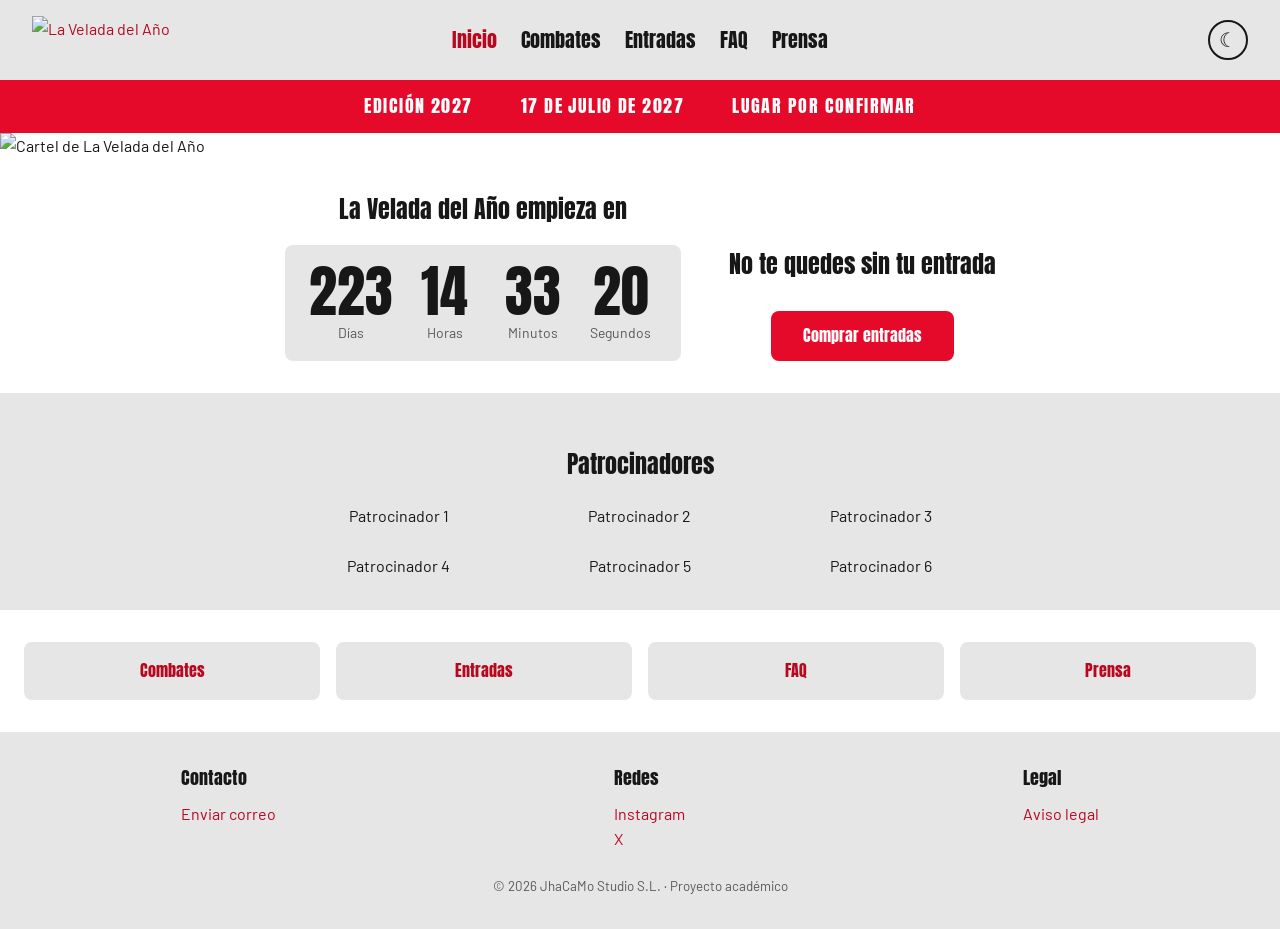
==== index.html @ 7933401d "G4-65 Añadir estructura de la sección de patrocinadores Co-Authored-By: Claude Sonnet 5.5 <noreply@a" ====
<!DOCTYPE html>
<html lang="es">
<head>
    <meta charset="UTF-8">
    <meta name="viewport" content="width=device-width, initial-scale=1.0">
    <title>Inicio | La Velada del Año</title>
    <meta name="description" content="La web oficial de La Velada del Año">
    <link rel="stylesheet" href="css/style.css">
    <script src="js/dark-mode.js" defer></script>
    <script src="js/countdown.js" defer></script>
</head>
<body>
    <header id="header">
        <a href="index.html"><img src="assets/images/general/logo.svg" alt="La Velada del Año"></a>
        <nav id="header-pages">
            <ul>
                <li><a href="index.html" aria-current="page">Inicio</a></li>
                <li><a href="pages/combats.html">Combates</a></li>
                <li><a href="pages/tickets.html">Entradas</a></li>
                <li><a href="pages/faq.html">FAQ</a></li>
                <li><a href="pages/press.html">Prensa</a></li>
            </ul>
        </nav>
        <button type="button" id="dark-mode" aria-label="Activar el modo oscuro">

        </button>
    </header>
    <main>
        <div id="hero">
            <div id="hero-data">
                <p>Edición 2027</p>
                <p>17 de julio de 2027</p>
                <p>Lugar por confirmar</p>
            </div>
            <img id="hero-photo" src="assets/images/home/cartel.jpg" alt="Cartel de La Velada del Año">
        </div>
        <section id="countdown-section">
            <h2>La Velada del Año empieza en</h2>
            <div id="countdown">
                <div class="countdown-item">
                    <p id="days" class="countdown-number">00</p>
                    <p class="countdown-label">Días</p>
                </div>
                <div class="countdown-item">
                    <p id="hours" class="countdown-number">00</p>
                    <p class="countdown-label">Horas</p>
                </div>
                <div class="countdown-item">
                    <p id="minutes" class="countdown-number">00</p>
                    <p class="countdown-label">Minutos</p>
                </div>
                <div class="countdown-item">
                    <p id="seconds" class="countdown-number">00</p>
                    <p class="countdown-label">Segundos</p>
                </div>
            </div>
            <div id="cta">
                <h2>No te quedes sin tu entrada</h2>
                <a class="btn" href="pages/tickets.html">Comprar entradas</a>
            </div>
        </section>
        <section id="sponsors">
            <h2>Patrocinadores</h2>
            <ul>
                <li>Patrocinador 1</li>
                <li>Patrocinador 2</li>
                <li>Patrocinador 3</li>
                <li>Patrocinador 4</li>
                <li>Patrocinador 5</li>
                <li>Patrocinador 6</li>
            </ul>
        </section>
        <section id="quick-links">
            <a href="pages/combats.html">Combates</a>
            <a href="pages/tickets.html">Entradas</a>
            <a href="pages/faq.html">FAQ</a>
            <a href="pages/press.html">Prensa</a>
        </section>
    </main>
    <footer>
        <div>
            <h2>Contacto</h2>
            <address><a href="mailto:contacto@velada.com">Enviar correo</a></address>
        </div>
        <div>
            <h2>Redes</h2>
            <ul>
                <li><a href="https://www.instagram.com/infolavelada/?hl=es" target="_blank" rel="noopener">Instagram</a></li>
                <li><a href="https://x.com/infoLaVelada" target="_blank" rel="noopener">X</a></li>
            </ul>
        </div>
        <div>
            <h2>Legal</h2>
            <a href="#">Aviso legal</a>
        </div>
        <small>© 2026 JhaCaMo Studio S.L. · Proyecto académico</small>
    </footer>
</body>
</html>
---- css/style.css ----
/* G4-12: Identidad visual de La Velada */

@import url('https://fonts.googleapis.com/css2?family=Anton&family=Barlow:wght@400;500;600&display=swap');

/* ===== VARIABLES ===== */
/* Tema claro (por defecto) */
:root {
    /* Colores de marca (iguales en ambos temas) */
    --color-primary: #E5092A;
    --color-success: #22C55E;

    /* Colores semánticos */
    --color-bg: #FFFFFF;
    --color-surface: #E6E6E6; /* tarjetas */
    --color-border: #D4D4D4;
    --color-text: #171717;
    --color-text-muted: #595959;
    --color-link: #B8071F; /* rojo oscuro: contraste AA sobre fondo claro */

    /* Tipografías */
    --font-titles: 'Anton', sans-serif;
    --font-text: 'Barlow', sans-serif;
}

/* Tema oscuro: se activa con la clase "darkmode" en el body (js/dark-mode.js) */
body.darkmode {
    --color-bg: #080808;
    --color-surface: #202020;
    --color-border: #383838;
    --color-text: #FFFFFF;
    --color-text-muted: #B8B8B8;
    --color-link: #FF3B55; /* mejor contraste sobre negro */
}

/* ===== ESTILOS COMUNES ===== */
* {
    box-sizing: border-box;
}

body {
    display: flex;
    flex-direction: column;
    min-height: 100dvh; /* el footer queda al final aunque haya poco contenido */
    margin: 0;
    background-color: var(--color-bg);
    color: var(--color-text);
    font-family: var(--font-text);
    line-height: 1.6;
    transition: background-color 0.3s ease, color 0.3s ease;
}

h1, h2, h3, nav {
    font-family: var(--font-titles);
    font-weight: 400;
}

a {
    color: var(--color-link);
    text-decoration:none
}

/* ===== HEADER ===== */

header {
    display: grid;
    grid-template-columns: 1fr auto 1fr; /* logo | menú centrado | botón */
    align-items: center;
    min-height: 5rem;
    padding: 0 2rem;
    background-color: var(--color-surface);
}

#header-pages ul {
    display: flex;
    flex-direction: row;
    gap: 1.5rem;
    list-style: none;
    margin: 0;
    padding: 0;
    font-size: 1.25rem;
}

#header-pages a {
    color: var(--color-text);
}

#header-pages a[aria-current="page"] {
    color: var(--color-link);
}

#header img {
    display: block;
    height: 3rem;
    width: auto;
}

#dark-mode {
    justify-self: end;
    display: grid;
    place-items: center;
    width: 2.5rem;
    height: 2.5rem;
    padding: 0;
    background-color: transparent;
    color: var(--color-text);
    border: 2px solid var(--color-text);
    border-radius: 50%;
    cursor: pointer;
}

/* Icono: luna en tema claro, sol en tema oscuro (lo que se activa al pulsar) */
#dark-mode::before {
    content: "\263E";
    font-size: 1.25rem;
    line-height: 1;
}

body.darkmode #dark-mode::before {
    content: "\2600\FE0E";
}

#dark-mode:hover,
#dark-mode:focus-visible {
    background-color: var(--color-text);
    color: var(--color-bg);
}

/* ===== INICIO: CARTEL PRINCIPAL ===== */
/* Datos principales (edición, fecha, lugar) encima de la foto */

#hero-data {
    display: flex;
    justify-content: center;
    flex-wrap: wrap;
    gap: 0.5rem 3rem;
    padding: 0.75rem 1.5rem;
    background-color: var(--color-primary);
    color: #FFFFFF;
    font-family: var(--font-titles);
    font-weight: 400;
    font-size: 1.125rem;
    letter-spacing: 0.08em;
    text-transform: uppercase;
    text-align: center;
}

#hero-data p {
    margin: 0;
}

#hero-photo {
    display: block;
    width: 100%;
    height: auto;
    max-height: 70dvh;
    object-fit: cover;
}

/* ===== INICIO: CUENTA ATRÁS Y CTA ===== */

main {
    flex: 1;
}

main > section {
    padding: 2rem 1.5rem;
}

#countdown-section {
    display: grid;
    grid-template-columns: auto auto;
    justify-content: center;
    align-items: stretch; /* contador y CTA ocupan la misma altura */
    column-gap: 3rem;
    row-gap: 1rem;
}

/* Fila 1: título sobre el contador. Fila 2: contador y CTA, borde con borde */
#countdown-section > h2 {
    grid-column: 1;
    grid-row: 1;
    margin: 0;
    text-align: center;
}

#countdown {
    grid-column: 1;
    grid-row: 2;
    display: flex;
    gap: 1rem;
    padding: 1rem 1.5rem;
    background-color: var(--color-surface);
    border-radius: 0.5rem;
}

.countdown-item {
    min-width: 4.5rem;
    text-align: center;
}

.countdown-item p {
    margin: 0;
}

.countdown-number {
    font-family: var(--font-titles);
    font-size: clamp(2rem, 6vw, 3.5rem);
    font-weight: 400;
    line-height: 1.1;
}

.countdown-label {
    font-size: 0.875rem;
    color: var(--color-text-muted);
}

/* CTA principal con su botón de acción */
#cta {
    grid-column: 2;
    grid-row: 2;
    display: flex;
    flex-direction: column;
    align-items: center;
    justify-content: space-between; /* título arriba, botón abajo */
    text-align: center;
}

#cta h2 {
    margin: 0;
}

.btn {
    display: inline-block;
    padding: 0.75rem 2rem;
    background-color: var(--color-primary);
    color: #FFFFFF;
    font-family: var(--font-titles);
    font-weight: 400;
    border: none;
    border-radius: 0.5rem;
    cursor: pointer;
}

.btn:hover {
    filter: brightness(0.9);
}

/* ===== INICIO: PATROCINIOS ===== */
/* Rejilla de logos: 3 columnas en escritorio y en móvil */

#sponsors {
    background-color: var(--color-surface);
    text-align: center;
}

#sponsors ul {
    display: grid;
    grid-template-columns: repeat(3, 1fr);
    justify-items: center;
    align-items: center;
    gap: 1.5rem;
    max-width: 700px;
    margin: 0 auto;
    padding: 0;
    list-style: none;
}

#sponsors img {
    max-width: 100%;
    height: auto;
}

/* ===== INICIO: ACCESO AL RESTO DE PÁGINAS ===== */

#quick-links {
    display: flex;
    flex-wrap: wrap;
    justify-content: center;
    gap: 1rem;
}

#quick-links a {
    flex: 1 1 10rem;
    padding: 1rem;
    text-align: center;
    background-color: var(--color-surface);
    border-radius: 0.5rem;
    font-family: var(--font-titles);
    font-weight: 400;
}

/* ===== FOOTER ===== */

footer {
    display: flex;
    flex-wrap: wrap;
    justify-content: space-around;
    gap: 1.5rem;
    padding: 2rem 1.5rem;
    background-color: var(--color-surface);
}

footer h2 {
    margin: 0 0 0.5rem;
    font-size: 1.125rem;
}

footer ul {
    margin: 0;
    padding: 0;
    list-style: none;
}

footer address {
    font-style: normal;
}

footer small {
    flex-basis: 100%;
    text-align: center;
    color: var(--color-text-muted);
}

/* ===== RESPONSIVE (móvil) ===== */

@media (max-width: 768px) {
    #countdown-section {
        grid-template-columns: auto;
    }

    #countdown,
    #cta {
        grid-column: 1;
        grid-row: auto;
    }

    #cta {
        gap: 1rem;
    }

    /* Logo y botón arriba, menú debajo */
    header {
        grid-template-columns: 1fr auto;
        gap: 1rem;
        padding: 1rem;
    }

    #header-pages {
        grid-column: 1 / -1;
        grid-row: 2;
    }

    #header-pages ul {
        flex-wrap: wrap;
        justify-content: center;
        font-size: 1.125rem;
    }

    #countdown {
        gap: 0.5rem;
        padding: 1rem;
    }

    .countdown-item {
        min-width: 3.5rem;
    }
}
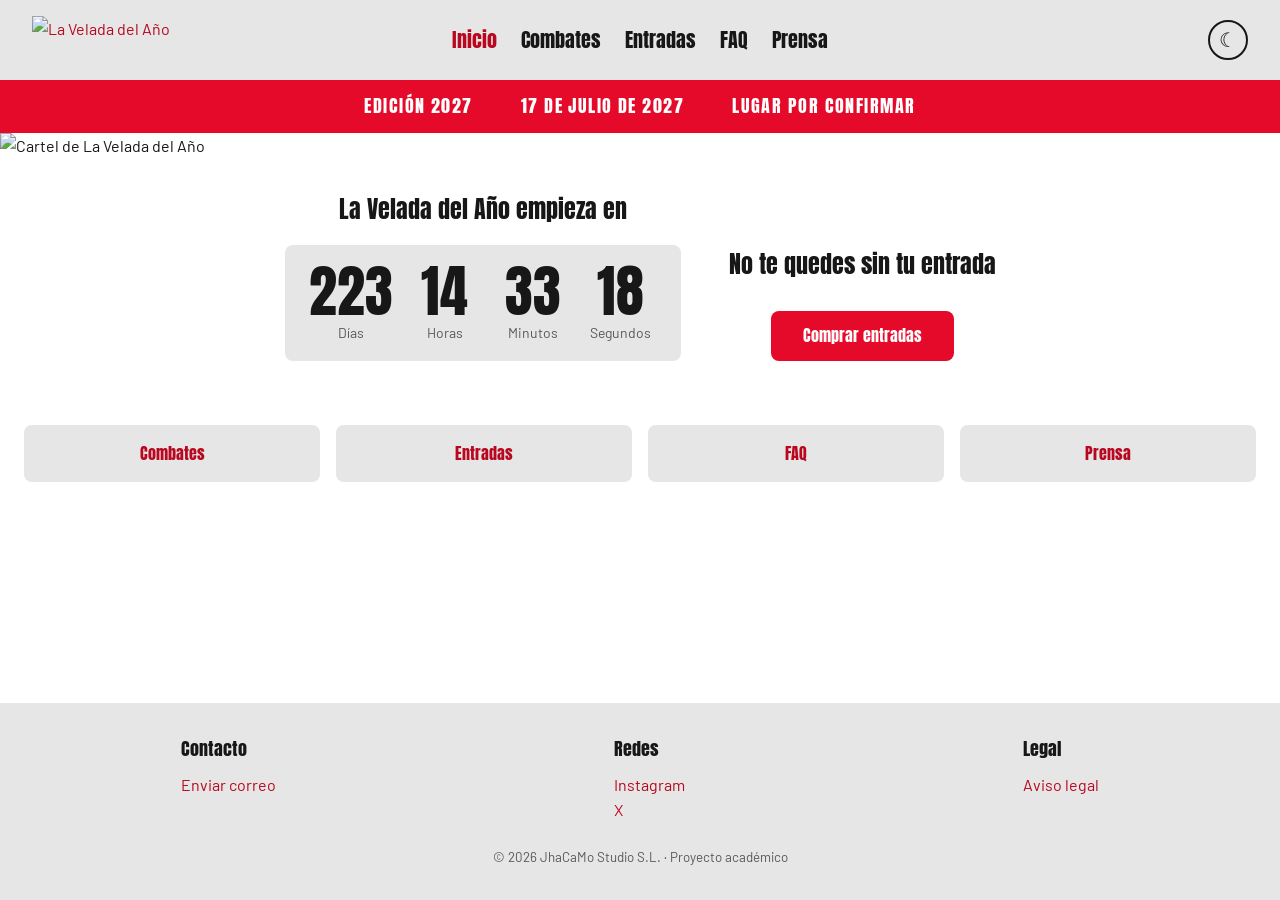
==== commit e7a1080f: "G4-11 Añadir cartel, información del evento y accesos en inicio Co-Authored-By: Claude Sonnet 5.5 <n" ====
--- a/index.html
+++ b/index.html
@@ -59,17 +59,6 @@
                 <a class="btn" href="pages/tickets.html">Comprar entradas</a>
             </div>
         </section>
-        <section id="sponsors">
-            <h2>Patrocinadores</h2>
-            <ul>
-                <li>Patrocinador 1</li>
-                <li>Patrocinador 2</li>
-                <li>Patrocinador 3</li>
-                <li>Patrocinador 4</li>
-                <li>Patrocinador 5</li>
-                <li>Patrocinador 6</li>
-            </ul>
-        </section>
         <section id="quick-links">
             <a href="pages/combats.html">Combates</a>
             <a href="pages/tickets.html">Entradas</a>
--- a/css/style.css
+++ b/css/style.css
@@ -246,31 +246,6 @@
     filter: brightness(0.9);
 }
 
-/* ===== INICIO: PATROCINIOS ===== */
-/* Rejilla de logos: 3 columnas en escritorio y en móvil */
-
-#sponsors {
-    background-color: var(--color-surface);
-    text-align: center;
-}
-
-#sponsors ul {
-    display: grid;
-    grid-template-columns: repeat(3, 1fr);
-    justify-items: center;
-    align-items: center;
-    gap: 1.5rem;
-    max-width: 700px;
-    margin: 0 auto;
-    padding: 0;
-    list-style: none;
-}
-
-#sponsors img {
-    max-width: 100%;
-    height: auto;
-}
-
 /* ===== INICIO: ACCESO AL RESTO DE PÁGINAS ===== */
 
 #quick-links {
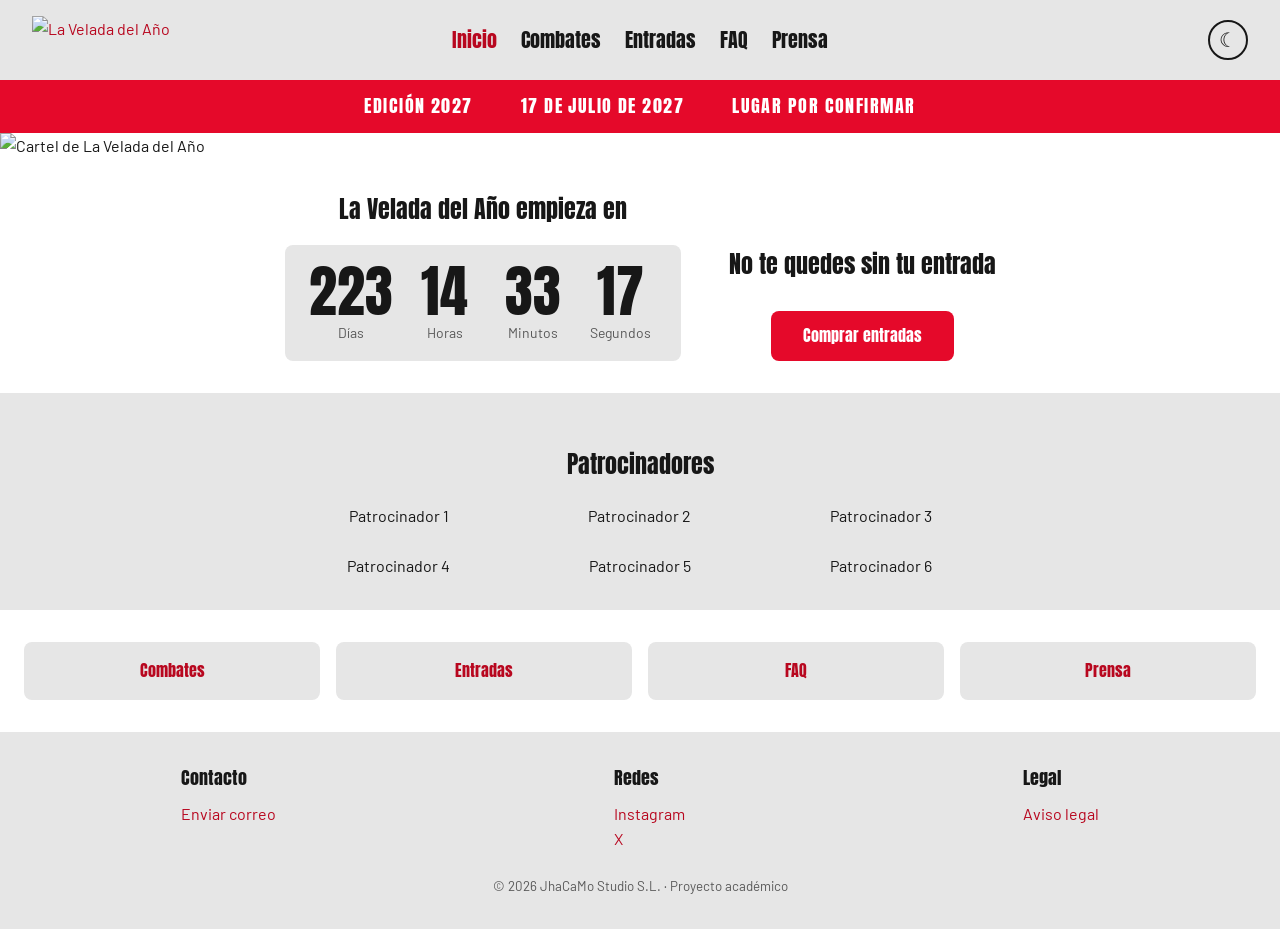
==== commit 8314318d: "Merge pull request #1 from camilokurk/camilo/estilos-inicio Camilo/estilos inicio" ====
--- a/index.html
+++ b/index.html
@@ -59,6 +59,17 @@
                 <a class="btn" href="pages/tickets.html">Comprar entradas</a>
             </div>
         </section>
+        <section id="sponsors">
+            <h2>Patrocinadores</h2>
+            <ul>
+                <li>Patrocinador 1</li>
+                <li>Patrocinador 2</li>
+                <li>Patrocinador 3</li>
+                <li>Patrocinador 4</li>
+                <li>Patrocinador 5</li>
+                <li>Patrocinador 6</li>
+            </ul>
+        </section>
         <section id="quick-links">
             <a href="pages/combats.html">Combates</a>
             <a href="pages/tickets.html">Entradas</a>
--- a/css/style.css
+++ b/css/style.css
@@ -246,6 +246,31 @@
     filter: brightness(0.9);
 }
 
+/* ===== INICIO: PATROCINIOS ===== */
+/* Rejilla de logos: 3 columnas en escritorio y en móvil */
+
+#sponsors {
+    background-color: var(--color-surface);
+    text-align: center;
+}
+
+#sponsors ul {
+    display: grid;
+    grid-template-columns: repeat(3, 1fr);
+    justify-items: center;
+    align-items: center;
+    gap: 1.5rem;
+    max-width: 700px;
+    margin: 0 auto;
+    padding: 0;
+    list-style: none;
+}
+
+#sponsors img {
+    max-width: 100%;
+    height: auto;
+}
+
 /* ===== INICIO: ACCESO AL RESTO DE PÁGINAS ===== */
 
 #quick-links {
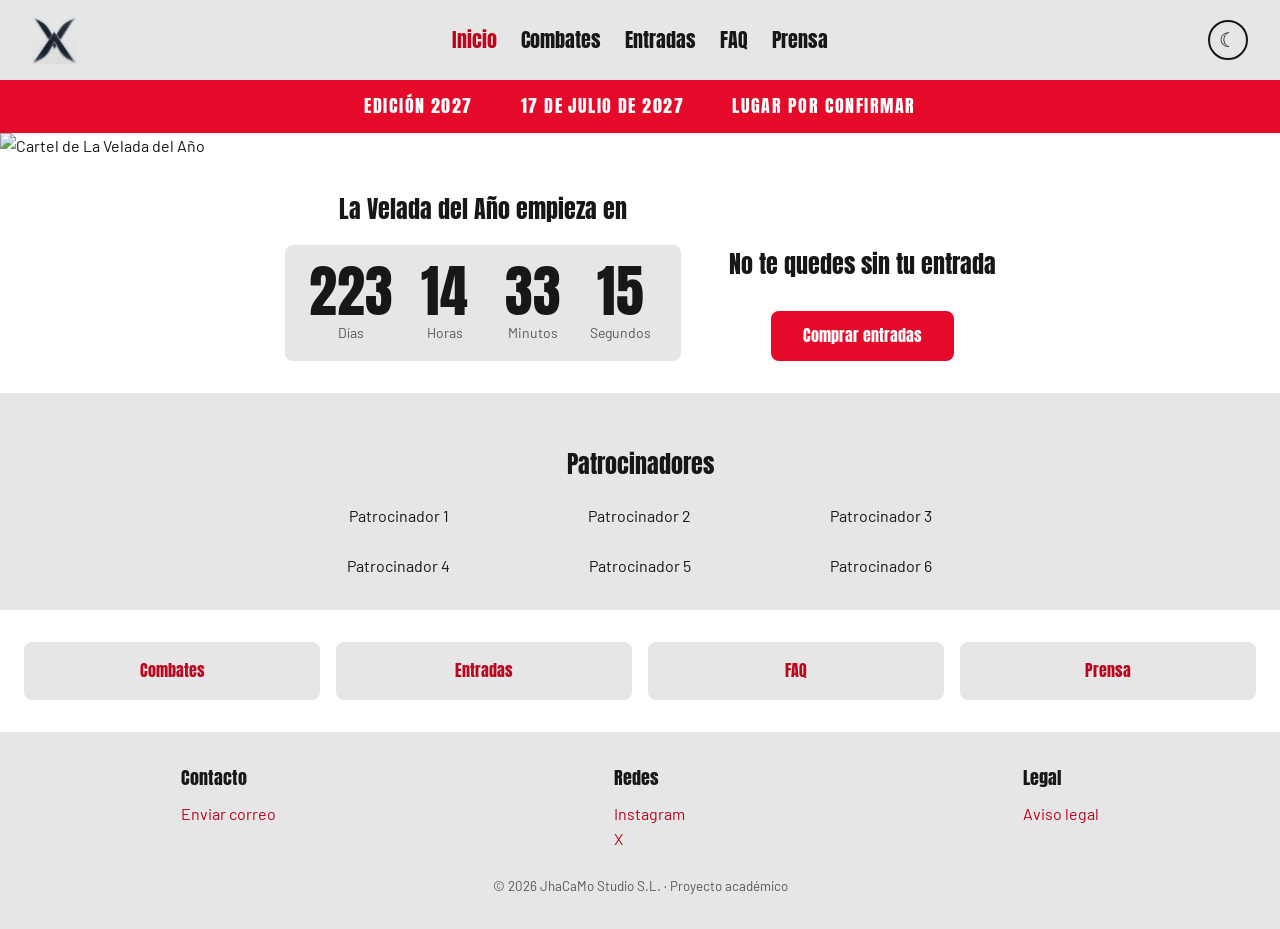
==== commit 322f6009: "logo" ====
--- a/index.html
+++ b/index.html
@@ -11,7 +11,7 @@
 </head>
 <body>
     <header id="header">
-        <a href="index.html"><img src="assets/images/general/logo.svg" alt="La Velada del Año"></a>
+        <a href="index.html"><img src="assets/images/general/logo.webp" alt="La Velada del Año"></a>
         <nav id="header-pages">
             <ul>
                 <li><a href="index.html" aria-current="page">Inicio</a></li>
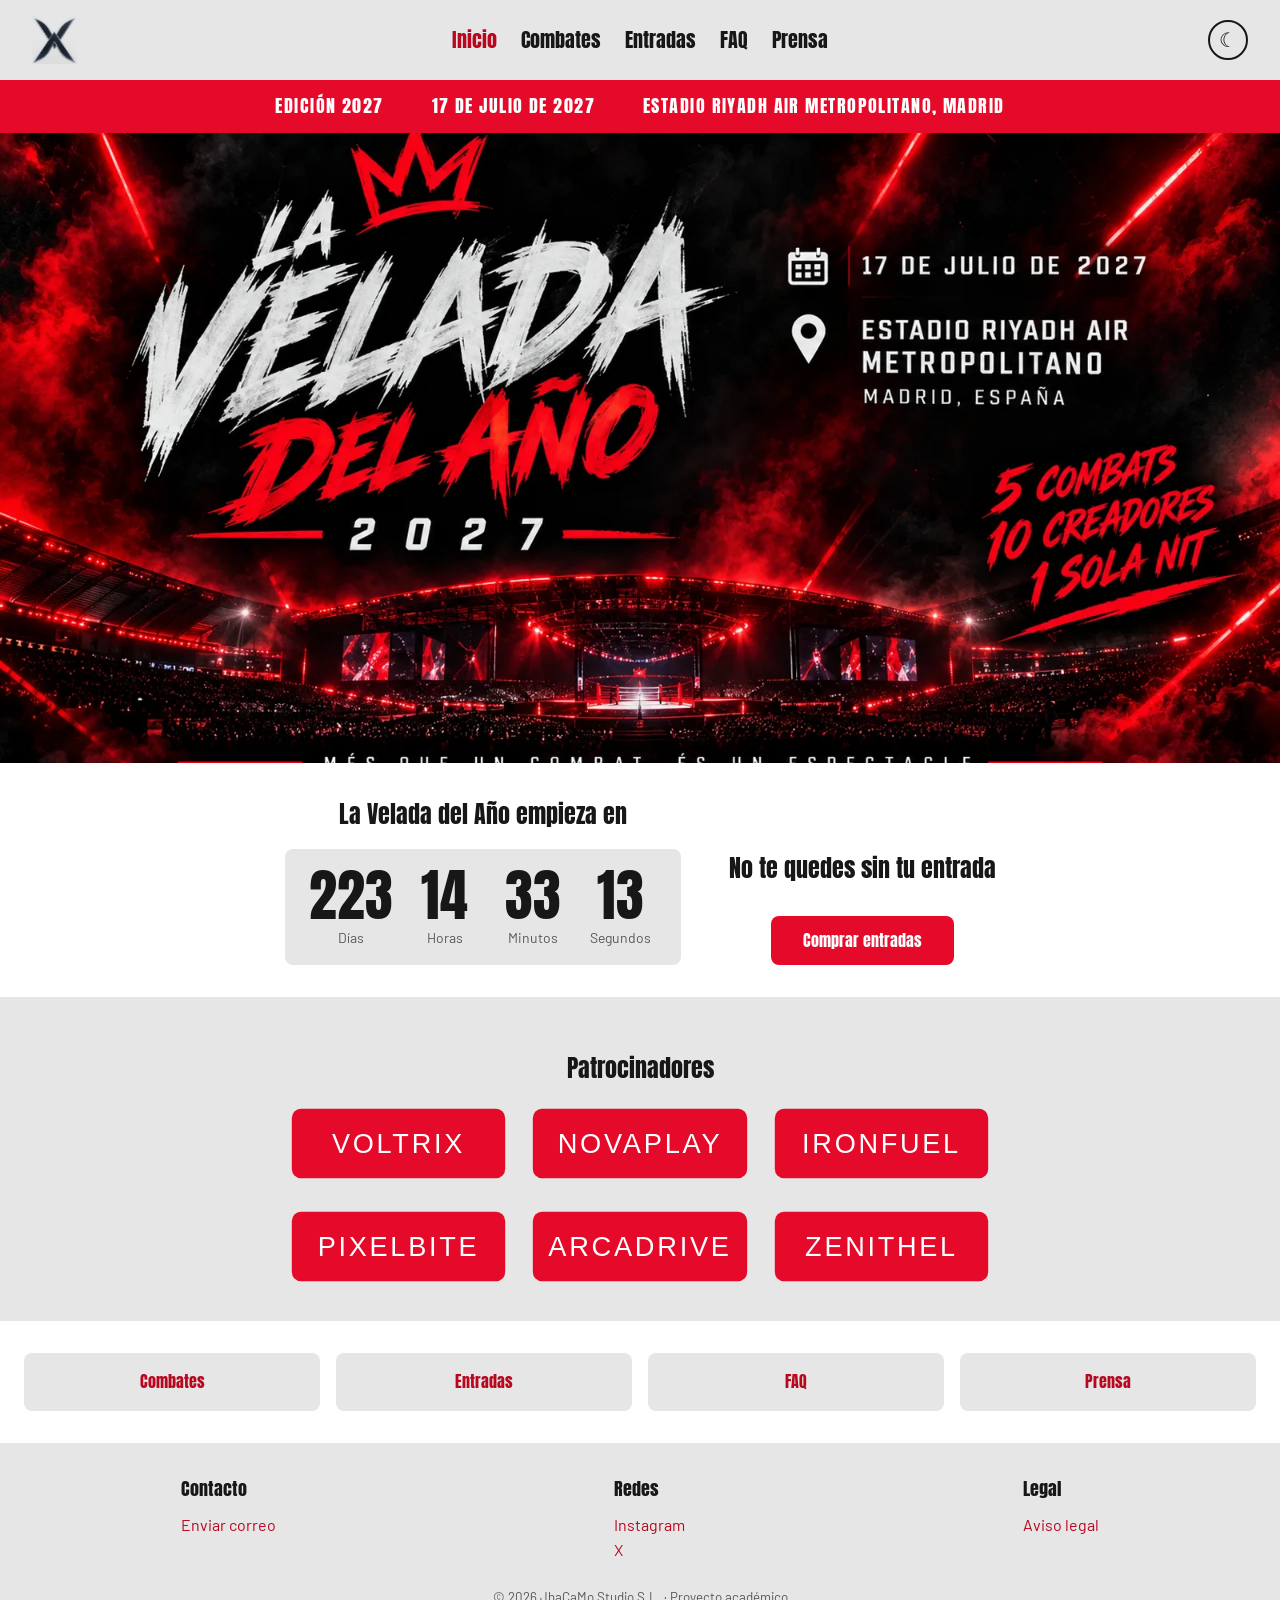
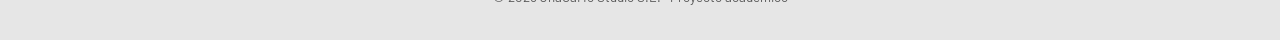
==== commit c03248ce: "G4-11 y G4-65: cartel real, lugar y patrocinadores" ====
--- a/index.html
+++ b/index.html
@@ -30,9 +30,9 @@
             <div id="hero-data">
                 <p>Edición 2027</p>
                 <p>17 de julio de 2027</p>
-                <p>Lugar por confirmar</p>
+                <p>Estadio Riyadh Air Metropolitano, Madrid</p>
             </div>
-            <img id="hero-photo" src="assets/images/home/cartel.jpg" alt="Cartel de La Velada del Año">
+            <img id="hero-photo" src="assets/images/home/cartel.webp" alt="Cartel de La Velada del Año 2027: 17 de julio en el Estadio Riyadh Air Metropolitano de Madrid. 5 combates, 10 creadores, una sola noche">
         </div>
         <section id="countdown-section">
             <h2>La Velada del Año empieza en</h2>
@@ -62,12 +62,12 @@
         <section id="sponsors">
             <h2>Patrocinadores</h2>
             <ul>
-                <li>Patrocinador 1</li>
-                <li>Patrocinador 2</li>
-                <li>Patrocinador 3</li>
-                <li>Patrocinador 4</li>
-                <li>Patrocinador 5</li>
-                <li>Patrocinador 6</li>
+                <li><img src="assets/images/home/sponsors/voltrix.svg" alt="Voltrix, patrocinador" width="240" height="80" loading="lazy"></li>
+                <li><img src="assets/images/home/sponsors/novaplay.svg" alt="NovaPlay, patrocinador" width="240" height="80" loading="lazy"></li>
+                <li><img src="assets/images/home/sponsors/ironfuel.svg" alt="IronFuel, patrocinador" width="240" height="80" loading="lazy"></li>
+                <li><img src="assets/images/home/sponsors/pixelbite.svg" alt="PixelBite, patrocinador" width="240" height="80" loading="lazy"></li>
+                <li><img src="assets/images/home/sponsors/arcadrive.svg" alt="ArcaDrive, patrocinador" width="240" height="80" loading="lazy"></li>
+                <li><img src="assets/images/home/sponsors/zenithel.svg" alt="Zenithel, patrocinador" width="240" height="80" loading="lazy"></li>
             </ul>
         </section>
         <section id="quick-links">
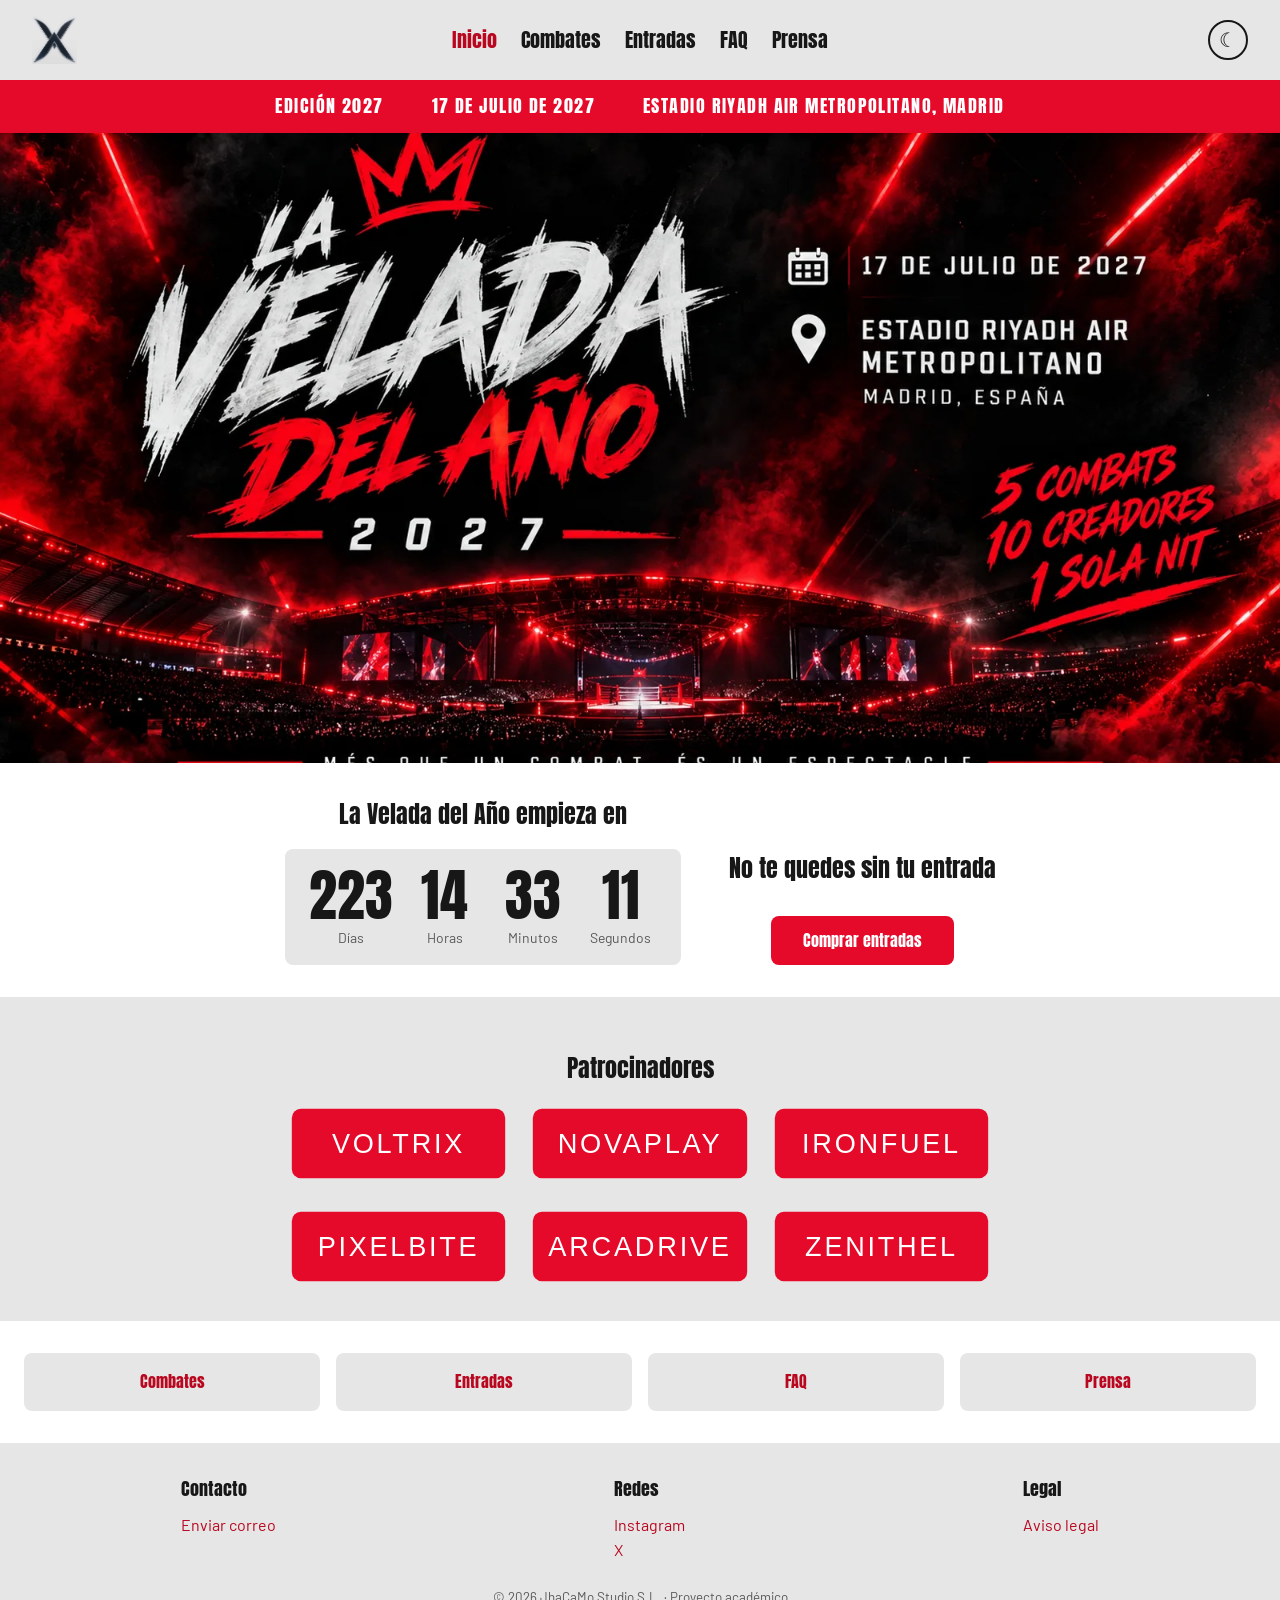
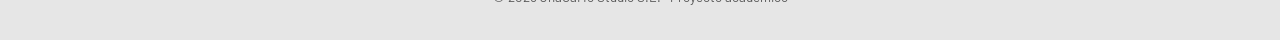
==== commit 56b646bf: "G4-57 Corregir logo, favicon, README y archivos sobrantes" ====
--- a/index.html
+++ b/index.html
@@ -6,6 +6,7 @@
     <title>Inicio | La Velada del Año</title>
     <meta name="description" content="La web oficial de La Velada del Año">
     <link rel="stylesheet" href="css/style.css">
+    <link rel="icon" type="image/webp" href="assets/images/general/logo.webp">
     <script src="js/dark-mode.js" defer></script>
     <script src="js/countdown.js" defer></script>
 </head>
--- a/css/style.css
+++ b/css/style.css
@@ -1,39 +1,29 @@
-
-/* G4-12: Identidad visual de La Velada */
-
 @import url('https://fonts.googleapis.com/css2?family=Anton&family=Barlow:wght@400;500;600&display=swap');
 
-/* ===== VARIABLES ===== */
-/* Tema claro (por defecto) */
 :root {
-    /* Colores de marca (iguales en ambos temas) */
     --color-primary: #E5092A;
     --color-success: #22C55E;
 
-    /* Colores semánticos */
     --color-bg: #FFFFFF;
-    --color-surface: #E6E6E6; /* tarjetas */
+    --color-surface: #E6E6E6;
     --color-border: #D4D4D4;
     --color-text: #171717;
     --color-text-muted: #595959;
-    --color-link: #B8071F; /* rojo oscuro: contraste AA sobre fondo claro */
-
-    /* Tipografías */
+    --color-link: #B8071F;
+
     --font-titles: 'Anton', sans-serif;
     --font-text: 'Barlow', sans-serif;
 }
 
-/* Tema oscuro: se activa con la clase "darkmode" en el body (js/dark-mode.js) */
 body.darkmode {
     --color-bg: #080808;
     --color-surface: #202020;
     --color-border: #383838;
     --color-text: #FFFFFF;
     --color-text-muted: #B8B8B8;
-    --color-link: #FF3B55; /* mejor contraste sobre negro */
-}
-
-/* ===== ESTILOS COMUNES ===== */
+    --color-link: #FF3B55;
+}
+
 * {
     box-sizing: border-box;
 }
@@ -41,7 +31,7 @@
 body {
     display: flex;
     flex-direction: column;
-    min-height: 100dvh; /* el footer queda al final aunque haya poco contenido */
+    min-height: 100dvh;
     margin: 0;
     background-color: var(--color-bg);
     color: var(--color-text);
@@ -60,11 +50,9 @@
     text-decoration:none
 }
 
-/* ===== HEADER ===== */
-
 header {
     display: grid;
-    grid-template-columns: 1fr auto 1fr; /* logo | menú centrado | botón */
+    grid-template-columns: 1fr auto 1fr;
     align-items: center;
     min-height: 5rem;
     padding: 0 2rem;
@@ -109,7 +97,6 @@
     cursor: pointer;
 }
 
-/* Icono: luna en tema claro, sol en tema oscuro (lo que se activa al pulsar) */
 #dark-mode::before {
     content: "\263E";
     font-size: 1.25rem;
@@ -125,9 +112,6 @@
     background-color: var(--color-text);
     color: var(--color-bg);
 }
-
-/* ===== INICIO: CARTEL PRINCIPAL ===== */
-/* Datos principales (edición, fecha, lugar) encima de la foto */
 
 #hero-data {
     display: flex;
@@ -157,8 +141,6 @@
     object-fit: cover;
 }
 
-/* ===== INICIO: CUENTA ATRÁS Y CTA ===== */
-
 main {
     flex: 1;
 }
@@ -171,12 +153,11 @@
     display: grid;
     grid-template-columns: auto auto;
     justify-content: center;
-    align-items: stretch; /* contador y CTA ocupan la misma altura */
+    align-items: stretch;
     column-gap: 3rem;
     row-gap: 1rem;
 }
 
-/* Fila 1: título sobre el contador. Fila 2: contador y CTA, borde con borde */
 #countdown-section > h2 {
     grid-column: 1;
     grid-row: 1;
@@ -215,14 +196,13 @@
     color: var(--color-text-muted);
 }
 
-/* CTA principal con su botón de acción */
 #cta {
     grid-column: 2;
     grid-row: 2;
     display: flex;
     flex-direction: column;
     align-items: center;
-    justify-content: space-between; /* título arriba, botón abajo */
+    justify-content: space-between;
     text-align: center;
 }
 
@@ -245,9 +225,6 @@
 .btn:hover {
     filter: brightness(0.9);
 }
-
-/* ===== INICIO: PATROCINIOS ===== */
-/* Rejilla de logos: 3 columnas en escritorio y en móvil */
 
 #sponsors {
     background-color: var(--color-surface);
@@ -271,8 +248,6 @@
     height: auto;
 }
 
-/* ===== INICIO: ACCESO AL RESTO DE PÁGINAS ===== */
-
 #quick-links {
     display: flex;
     flex-wrap: wrap;
@@ -289,8 +264,6 @@
     font-family: var(--font-titles);
     font-weight: 400;
 }
-
-/* ===== FOOTER ===== */
 
 footer {
     display: flex;
@@ -322,8 +295,6 @@
     color: var(--color-text-muted);
 }
 
-/* ===== RESPONSIVE (móvil) ===== */
-
 @media (max-width: 768px) {
     #countdown-section {
         grid-template-columns: auto;
@@ -339,7 +310,6 @@
         gap: 1rem;
     }
 
-    /* Logo y botón arriba, menú debajo */
     header {
         grid-template-columns: 1fr auto;
         gap: 1rem;
@@ -366,3 +336,497 @@
         min-width: 3.5rem;
     }
 }
+
+#tickets {
+    width: 100%;
+    max-width: 1100px;
+    margin: 0 auto;
+    padding: 0 1.5rem 2rem;
+}
+
+#tickets-layout {
+    display: grid;
+    grid-template-columns: 2fr 1fr;
+    grid-template-areas:
+        "map summary"
+        "form summary";
+    gap: 1.5rem;
+    align-items: start;
+}
+
+#tickets-layout[hidden] {
+    display: none;
+}
+
+#tickets-map {
+    grid-area: map;
+    margin: 0;
+}
+
+#tickets-map-placeholder {
+    display: grid;
+    place-items: center;
+    aspect-ratio: 16 / 7;
+    background-color: var(--color-surface);
+    border-radius: 0.5rem;
+    font-family: var(--font-titles);
+    color: var(--color-text-muted);
+}
+
+#ticket-form {
+    grid-area: form;
+}
+
+#ticket-form fieldset {
+    display: grid;
+    grid-template-columns: 1fr 1fr;
+    column-gap: 1rem;
+    margin: 0 0 1.5rem;
+    padding: 0;
+    border: none;
+}
+
+#ticket-form .field:has(#email),
+#ticket-form .field-check {
+    grid-column: 1 / -1;
+}
+
+#ticket-form legend {
+    margin-bottom: 0.75rem;
+    padding: 0;
+    font-family: var(--font-titles);
+    font-size: 1.25rem;
+}
+
+.field {
+    display: grid;
+    align-content: start;
+    gap: 0.25rem;
+    margin-bottom: 0.5rem;
+}
+
+.field input,
+.field select {
+    width: 100%;
+    padding: 0.5rem 0.75rem;
+    background-color: var(--color-bg);
+    color: var(--color-text);
+    font: inherit;
+    border: 1px solid var(--color-text-muted);
+    border-radius: 0.5rem;
+}
+
+body.darkmode .field input {
+    color-scheme: dark;
+}
+
+.field-check {
+    grid-template-columns: auto 1fr;
+    align-items: center;
+    column-gap: 0.5rem;
+}
+
+.field-check input {
+    width: auto;
+}
+
+.field-check .error {
+    grid-column: 1 / -1;
+}
+
+#buy-button {
+    width: 100%;
+    padding: 0.75rem 2rem;
+    background-color: var(--color-primary);
+    color: #FFFFFF;
+    font-family: var(--font-titles);
+    font-size: 1.125rem;
+    font-weight: 400;
+    border: none;
+    border-radius: 0.5rem;
+    cursor: pointer;
+}
+
+#buy-button:hover {
+    filter: brightness(0.9);
+}
+
+#price-summary {
+    grid-area: summary;
+    position: sticky;
+    top: 1.5rem;
+    padding: 1.5rem;
+    background-color: var(--color-surface);
+    border-radius: 0.5rem;
+}
+
+#price-summary h2 {
+    margin: 0 0 1rem;
+}
+
+#price-summary dl {
+    margin: 0;
+}
+
+#price-summary dl > div {
+    display: flex;
+    justify-content: space-between;
+    gap: 1rem;
+    padding: 0.25rem 0;
+}
+
+#price-summary dt {
+    color: var(--color-text-muted);
+}
+
+#price-summary dd {
+    margin: 0;
+    text-align: right;
+}
+
+#price-summary .summary-total dt,
+#price-summary .summary-total dd {
+    color: var(--color-text);
+    font-family: var(--font-titles);
+    font-size: 1.25rem;
+}
+
+:root {
+    --color-error: #B00020;
+}
+
+body.darkmode {
+    --color-error: #FF6B6B;
+}
+
+.error {
+    display: block;
+    min-height: 1.4rem;
+    font-size: 0.875rem;
+    color: var(--color-error);
+}
+
+.hint {
+    display: block;
+    font-size: 0.875rem;
+    color: var(--color-text-muted);
+}
+
+input[aria-invalid="true"],
+select[aria-invalid="true"] {
+    border: 2px solid var(--color-error);
+}
+
+input[type="checkbox"][aria-invalid="true"] {
+    outline: 2px solid var(--color-error);
+}
+
+#confirmation {
+    display: grid;
+    grid-template-columns: 1fr 1fr;
+    gap: 1.5rem;
+    align-items: start;
+    padding: 0 0 2rem;
+}
+
+#confirmation[hidden] {
+    display: none;
+}
+
+#confirmation-summary,
+#confirmation-buyer {
+    padding: 1.5rem;
+    background-color: var(--color-surface);
+    border-radius: 0.5rem;
+}
+
+#confirmation-summary {
+    border-left: 0.25rem solid var(--color-success);
+}
+
+#confirmation h2,
+#confirmation h3 {
+    margin: 0 0 0.75rem;
+}
+
+#confirmation p {
+    margin: 0;
+}
+
+#confirmation strong {
+    display: block;
+    font-family: var(--font-titles);
+    font-size: clamp(1.75rem, 6vw, 2.5rem);
+    font-weight: 400;
+    letter-spacing: 0.05em;
+    line-height: 1.2;
+    color: var(--color-primary);
+}
+
+#confirmation dl {
+    display: grid;
+    grid-template-columns: auto 1fr;
+    gap: 0.5rem 1.5rem;
+    margin: 1rem 0;
+}
+
+#confirmation dt {
+    color: var(--color-text-muted);
+}
+
+#confirmation dd {
+    margin: 0;
+    text-align: right;
+    overflow-wrap: anywhere;
+}
+
+#download-pdf {
+    margin-top: 1rem;
+    padding: 0.75rem 2rem;
+    background-color: var(--color-primary);
+    color: #FFFFFF;
+    font-family: var(--font-titles);
+    font-weight: 400;
+    border: none;
+    border-radius: 0.5rem;
+}
+
+#download-pdf:disabled {
+    opacity: 0.5;
+    cursor: not-allowed;
+}
+
+@media (max-width: 768px) {
+    #ticket-form fieldset {
+        grid-template-columns: 1fr;
+    }
+
+    #tickets-layout {
+        grid-template-columns: 1fr;
+        grid-template-areas:
+            "map"
+            "form"
+            "summary";
+    }
+
+    #price-summary {
+        position: static;
+    }
+
+    #confirmation {
+        grid-template-columns: 1fr;
+    }
+}
+
+@media (max-width: 600px) {
+    #tickets {
+        padding: 0 1rem 1.5rem;
+    }
+
+    #confirmation-summary,
+    #confirmation-buyer {
+        padding: 1rem;
+    }
+}
+
+main > h1:has(+ #combats-list) {
+    max-width: 70rem;
+    margin: 0 auto;
+    padding: 2rem 1.5rem 0;
+}
+
+#combats-list {
+    display: grid;
+    grid-template-columns: repeat(auto-fit, minmax(min(100%, 22rem), 1fr));
+    gap: 3rem;
+    max-width: 70rem;
+    margin: 0 auto;
+}
+
+#combats-list h2,
+#combats-schedule h2 {
+    margin: 0;
+}
+
+#combats-list h2 {
+    grid-column: 1 / -1;
+}
+
+#combats-list h2::after,
+#combats-schedule h2::after {
+    content: "";
+    display: block;
+    width: 3rem;
+    height: 0.25rem;
+    margin-top: 0.5rem;
+    background-color: var(--color-primary);
+}
+
+#combats-list article {
+    display: grid;
+    grid-template-columns: 1fr auto 1fr;
+    align-items: center;
+    gap: 1rem;
+    padding: 1rem;
+    background-color: var(--color-surface);
+    border-top: 0.25rem solid var(--color-primary);
+    border-radius: 0.5rem;
+}
+
+#combats-list article div {
+    text-align: center;
+}
+
+#combats-list img {
+    width: 100%;
+    aspect-ratio: 1 / 1;
+    object-fit: cover;
+    border-radius: 0.5rem;
+}
+
+#combats-list h3 {
+    margin: 0.75rem 0 0.25rem;
+    font-size: 1.25rem;
+}
+
+#combats-list ul {
+    margin: 0;
+    padding: 0;
+    list-style: none;
+}
+
+#combats-list span {
+    font-family: var(--font-titles);
+    font-size: clamp(1.5rem, 4vw, 2.5rem);
+    color: var(--color-primary);
+}
+
+#combats-list p {
+    grid-column: 1 / -1;
+    margin: 0;
+    font-family: var(--font-titles);
+    font-size: 1.5rem;
+    letter-spacing: 0.1em;
+    text-align: center;
+    text-transform: uppercase;
+    color: var(--color-primary);
+}
+
+#combats-schedule {
+    max-width: 40rem;
+    margin: 0 auto;
+}
+
+#combats-schedule ol {
+    margin: 0;
+    padding-left: 1.5rem;
+    list-style: none;
+    border-left: 0.25rem solid var(--color-primary);
+}
+
+#combats-schedule li {
+    padding: 0.5rem 0;
+}
+
+#combats-schedule li + li {
+    border-top: 1px solid var(--color-border);
+}
+
+#combats-schedule time {
+    font-size: 1.25rem;
+    font-weight: 700;
+    color: var(--color-primary);
+}
+
+@media (min-width: 800px) {
+    #combats-list article:last-child:nth-child(even) {
+        grid-column: 1 / -1;
+        justify-self: center;
+        width: calc((100% - 3rem) / 2);
+    }
+}
+
+@media (min-width: 1000px) {
+    #combats-schedule {
+        max-width: 70rem;
+    }
+
+    #combats-schedule ol {
+        display: grid;
+        grid-template-columns: repeat(13, 1fr);
+        grid-template-rows: auto 0.25rem auto;
+        padding-left: 0;
+        border-left: none;
+    }
+
+    #combats-schedule ol::before {
+        content: "";
+        grid-column: 1 / -1;
+        grid-row: 2;
+        background-color: var(--color-primary);
+    }
+
+    #combats-schedule li {
+        position: relative;
+        grid-column: span 2;
+        font-size: 0.875rem;
+        line-height: 1.4;
+        text-align: center;
+    }
+
+    #combats-schedule li + li {
+        border-top: none;
+    }
+
+    #combats-schedule li:nth-child(odd) {
+        grid-row: 1;
+        padding-bottom: 1.5rem;
+    }
+
+    #combats-schedule li:nth-child(even) {
+        grid-row: 3;
+        padding-top: 1.5rem;
+        transform: translateX(50%);
+    }
+
+    #combats-schedule li::before,
+    #combats-schedule li::after {
+        position: absolute;
+        left: 50%;
+        width: 0.25rem;
+        height: 1rem;
+        margin-left: -0.125rem;
+        background-color: var(--color-primary);
+    }
+
+    #combats-schedule li:nth-child(odd)::after {
+        content: "";
+        bottom: 0;
+    }
+
+    #combats-schedule li:nth-child(even)::before {
+        content: "";
+        top: 0;
+    }
+}
+
+@media (max-width: 768px) {
+    #combats-list {
+        gap: 1.5rem;
+    }
+}
+
+@media (max-width: 600px) {
+    #combats-list article {
+        gap: 0.5rem;
+        padding: 0.75rem;
+    }
+
+    #combats-list h3 {
+        font-size: 1.125rem;
+    }
+
+    #combats-list ul {
+        font-size: 0.875rem;
+    }
+}
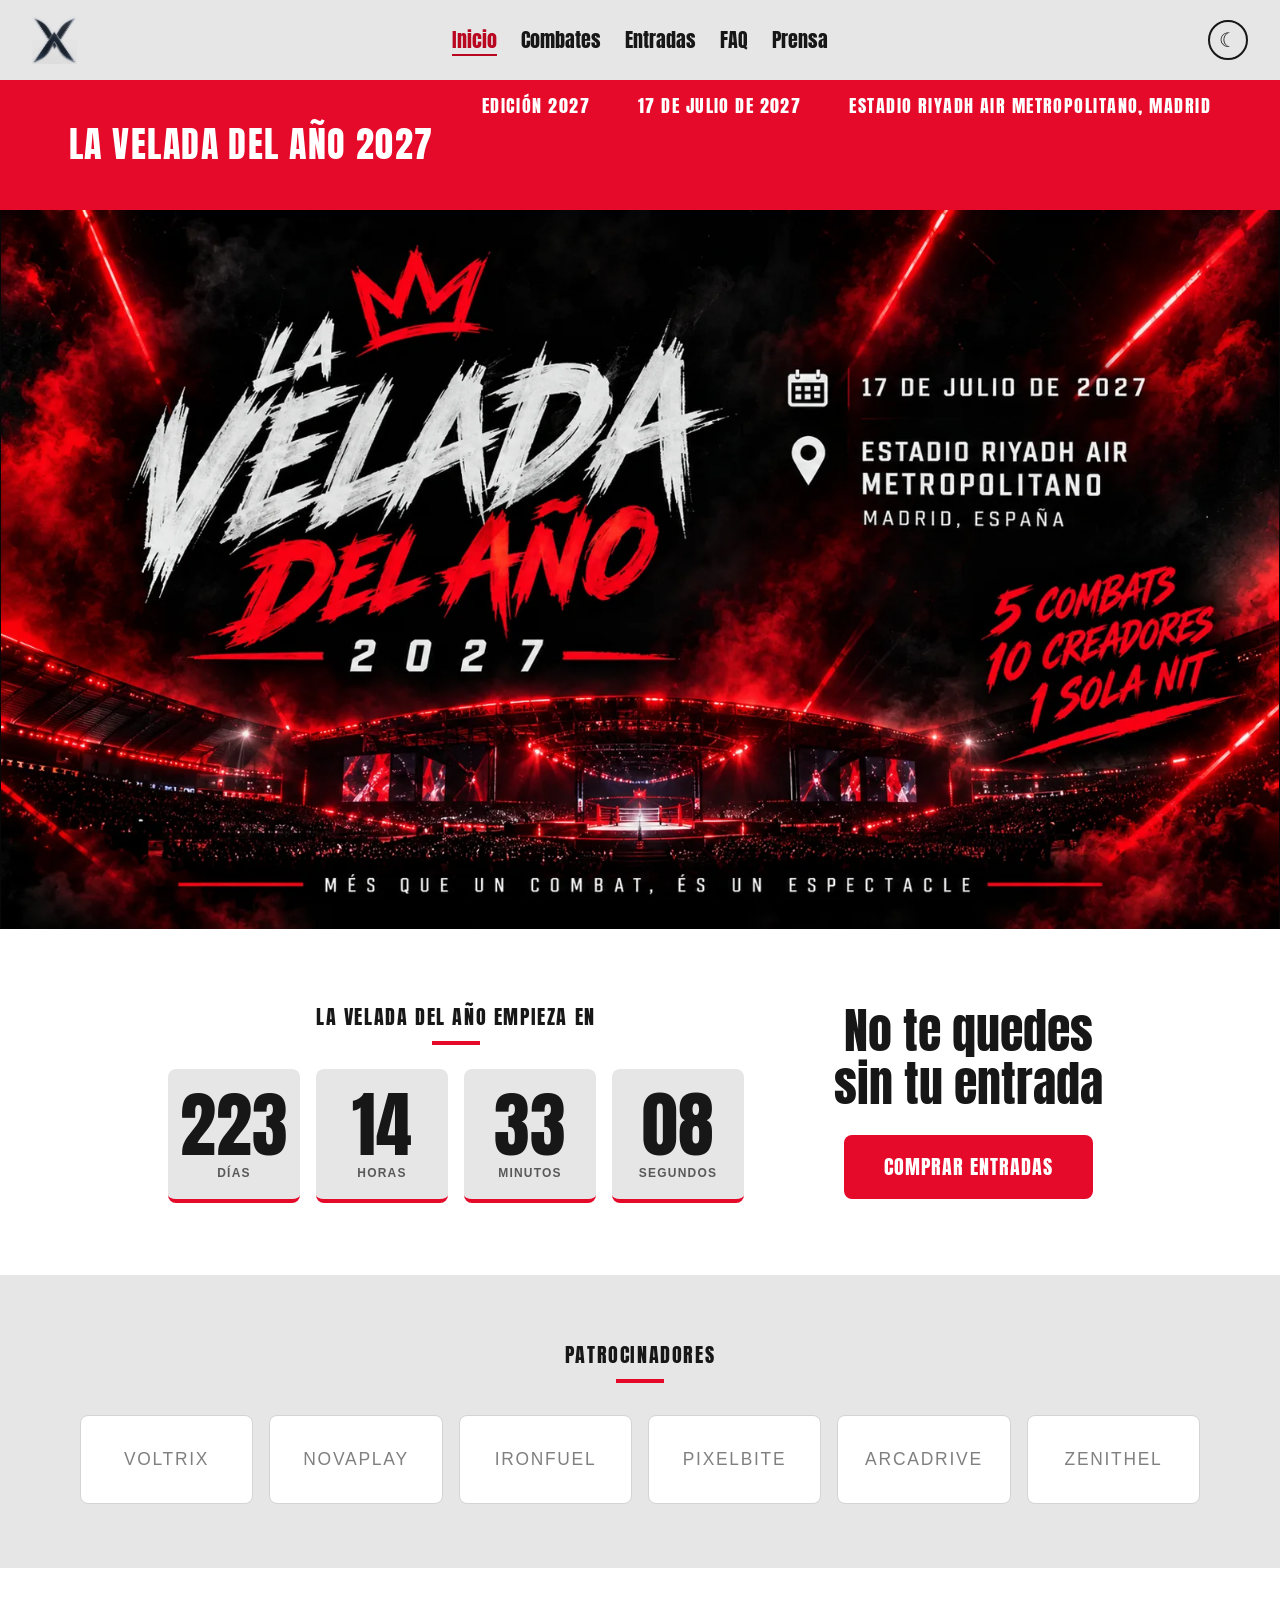
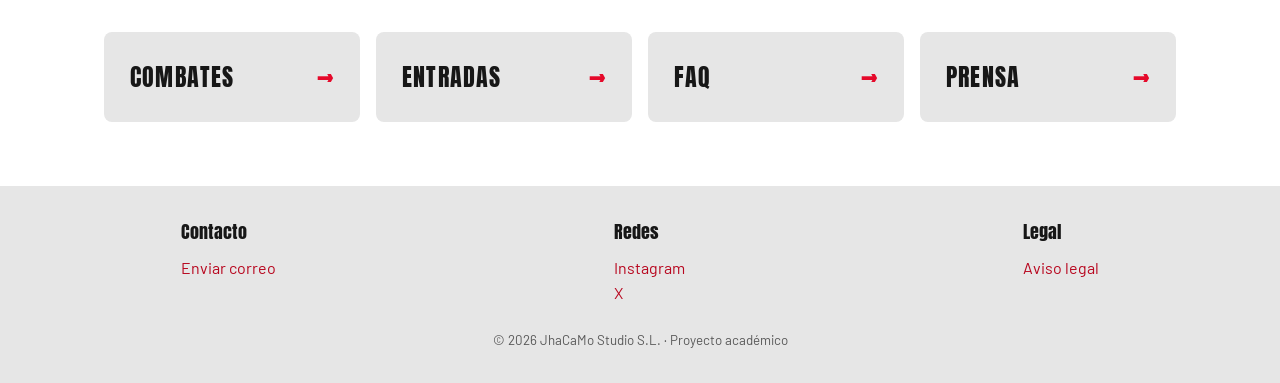
==== commit afbd1c6c: "G4-50: añadir h1 a Inicio" ====
--- a/index.html
+++ b/index.html
@@ -29,6 +29,7 @@
     <main>
         <div id="hero">
             <div id="hero-data">
+                <h1>La Velada del Año 2027</h1>
                 <p>Edición 2027</p>
                 <p>17 de julio de 2027</p>
                 <p>Estadio Riyadh Air Metropolitano, Madrid</p>
--- a/css/style.css
+++ b/css/style.css
@@ -10,6 +10,7 @@
     --color-text: #171717;
     --color-text-muted: #595959;
     --color-link: #B8071F;
+    --color-hero: #080808;
 
     --font-titles: 'Anton', sans-serif;
     --font-text: 'Barlow', sans-serif;
@@ -40,6 +41,12 @@
     transition: background-color 0.3s ease, color 0.3s ease;
 }
 
+@media (prefers-reduced-motion: reduce) {
+    body {
+        transition: none;
+    }
+}
+
 h1, h2, h3, nav {
     font-family: var(--font-titles);
     font-weight: 400;
@@ -47,7 +54,16 @@
 
 a {
     color: var(--color-link);
-    text-decoration:none
+    text-decoration: none;
+}
+
+a:hover {
+    text-decoration: underline;
+}
+
+:focus-visible {
+    outline: 3px solid var(--color-link);
+    outline-offset: 2px;
 }
 
 header {
@@ -73,8 +89,14 @@
     color: var(--color-text);
 }
 
+#header-pages a:hover {
+    color: var(--color-link);
+}
+
 #header-pages a[aria-current="page"] {
     color: var(--color-link);
+    text-decoration: underline;
+    text-underline-offset: 0.3em;
 }
 
 #header img {
@@ -133,12 +155,16 @@
     margin: 0;
 }
 
+#hero {
+    background-color: var(--color-hero);
+}
+
 #hero-photo {
     display: block;
     width: 100%;
+    max-width: 142dvh;
     height: auto;
-    max-height: 70dvh;
-    object-fit: cover;
+    margin: 0 auto;
 }
 
 main {
@@ -153,30 +179,46 @@
     display: grid;
     grid-template-columns: auto auto;
     justify-content: center;
-    align-items: stretch;
-    column-gap: 3rem;
-    row-gap: 1rem;
+    align-items: center;
+    column-gap: 5rem;
+    row-gap: 1.5rem;
+    padding-block: clamp(2.5rem, 6vw, 4.5rem);
 }
 
 #countdown-section > h2 {
     grid-column: 1;
     grid-row: 1;
     margin: 0;
+    font-size: 1.25rem;
+    letter-spacing: 0.08em;
     text-align: center;
+    text-transform: uppercase;
+}
+
+#countdown-section > h2::after,
+#sponsors h2::after {
+    content: "";
+    display: block;
+    width: 3rem;
+    height: 0.25rem;
+    margin: 0.5rem auto 0;
+    background-color: var(--color-primary);
 }
 
 #countdown {
     grid-column: 1;
     grid-row: 2;
-    display: flex;
+    display: grid;
+    grid-template-columns: repeat(4, 1fr);
     gap: 1rem;
-    padding: 1rem 1.5rem;
+}
+
+.countdown-item {
+    min-width: 6.5rem;
+    padding: 1rem 0.75rem;
     background-color: var(--color-surface);
-    border-radius: 0.5rem;
-}
-
-.countdown-item {
-    min-width: 4.5rem;
+    border-bottom: 0.25rem solid var(--color-primary);
+    border-radius: 0.5rem;
     text-align: center;
 }
 
@@ -186,65 +228,96 @@
 
 .countdown-number {
     font-family: var(--font-titles);
-    font-size: clamp(2rem, 6vw, 3.5rem);
+    font-size: clamp(2.5rem, 6vw, 4.5rem);
     font-weight: 400;
     line-height: 1.1;
 }
 
 .countdown-label {
-    font-size: 0.875rem;
+    font-size: 0.75rem;
+    font-weight: 600;
+    letter-spacing: 0.1em;
+    text-transform: uppercase;
     color: var(--color-text-muted);
 }
 
 #cta {
     grid-column: 2;
-    grid-row: 2;
+    grid-row: 1 / span 2;
     display: flex;
     flex-direction: column;
     align-items: center;
-    justify-content: space-between;
+    gap: 1.5rem;
     text-align: center;
 }
 
 #cta h2 {
-    margin: 0;
+    max-width: 12ch;
+    margin: 0;
+    font-size: clamp(2rem, 4vw, 3rem);
+    line-height: 1.1;
 }
 
 .btn {
     display: inline-block;
-    padding: 0.75rem 2rem;
+    padding: 1rem 2.5rem;
     background-color: var(--color-primary);
     color: #FFFFFF;
     font-family: var(--font-titles);
+    font-size: 1.25rem;
     font-weight: 400;
+    letter-spacing: 0.05em;
+    text-transform: uppercase;
     border: none;
     border-radius: 0.5rem;
     cursor: pointer;
 }
 
-.btn:hover {
+.btn:hover,
+.btn:focus-visible {
     filter: brightness(0.9);
+    text-decoration: none;
 }
 
 #sponsors {
+    padding-block: clamp(2.5rem, 5vw, 4rem);
     background-color: var(--color-surface);
     text-align: center;
 }
 
+#sponsors h2 {
+    margin: 0 0 2rem;
+    font-size: 1.25rem;
+    letter-spacing: 0.08em;
+    text-transform: uppercase;
+}
+
 #sponsors ul {
     display: grid;
-    grid-template-columns: repeat(3, 1fr);
+    grid-template-columns: repeat(6, 1fr);
     justify-items: center;
     align-items: center;
-    gap: 1.5rem;
-    max-width: 700px;
+    gap: 1rem;
+    max-width: 70rem;
     margin: 0 auto;
     padding: 0;
     list-style: none;
 }
 
+#sponsors li {
+    display: grid;
+    place-items: center;
+    width: 100%;
+    padding: 1.25rem 1rem;
+    background-color: var(--color-bg);
+    border: 1px solid var(--color-border);
+    border-radius: 0.5rem;
+}
+
 #sponsors img {
-    max-width: 100%;
+    display: block;
+    width: 100%;
+    max-width: 10rem;
     height: auto;
 }
 
@@ -253,16 +326,38 @@
     flex-wrap: wrap;
     justify-content: center;
     gap: 1rem;
+    max-width: 70rem;
+    margin: 0 auto;
+    padding-block: clamp(2.5rem, 5vw, 4rem);
 }
 
 #quick-links a {
-    flex: 1 1 10rem;
-    padding: 1rem;
-    text-align: center;
+    flex: 1 1 12rem;
+    display: flex;
+    justify-content: space-between;
+    align-items: center;
+    gap: 0.5rem;
+    padding: 1.5rem;
     background-color: var(--color-surface);
-    border-radius: 0.5rem;
-    font-family: var(--font-titles);
+    color: var(--color-text);
+    border: 2px solid transparent;
+    border-radius: 0.5rem;
+    font-family: var(--font-titles);
+    font-size: 1.5rem;
     font-weight: 400;
+    letter-spacing: 0.05em;
+    text-transform: uppercase;
+}
+
+#quick-links a::after {
+    content: "\2192";
+    color: var(--color-primary);
+}
+
+#quick-links a:hover {
+    border-color: var(--color-link);
+    color: var(--color-link);
+    text-decoration: none;
 }
 
 footer {
@@ -297,7 +392,7 @@
 
 @media (max-width: 768px) {
     #countdown-section {
-        grid-template-columns: auto;
+        grid-template-columns: 1fr;
     }
 
     #countdown,
@@ -310,6 +405,17 @@
         gap: 1rem;
     }
 
+    #sponsors ul {
+        grid-template-columns: repeat(3, 1fr);
+        gap: 1.5rem;
+    }
+
+    #quick-links a {
+        flex-basis: 9rem;
+        padding: 1rem;
+        font-size: 1.125rem;
+    }
+
     header {
         grid-template-columns: 1fr auto;
         gap: 1rem;
@@ -324,16 +430,23 @@
     #header-pages ul {
         flex-wrap: wrap;
         justify-content: center;
+        gap: 0.5rem 1.25rem;
         font-size: 1.125rem;
     }
 
     #countdown {
         gap: 0.5rem;
-        padding: 1rem;
     }
 
     .countdown-item {
-        min-width: 3.5rem;
+        min-width: 0;
+        padding: 0.75rem 0.25rem;
+    }
+}
+
+@media (max-width: 600px) {
+    #sponsors ul {
+        grid-template-columns: repeat(2, 1fr);
     }
 }
 
@@ -408,6 +521,7 @@
 .field input,
 .field select {
     width: 100%;
+    min-height: 2.75rem;
     padding: 0.5rem 0.75rem;
     background-color: var(--color-bg);
     color: var(--color-text);
@@ -416,7 +530,8 @@
     border-radius: 0.5rem;
 }
 
-body.darkmode .field input {
+body.darkmode .field input,
+body.darkmode .field select {
     color-scheme: dark;
 }
 
@@ -447,7 +562,10 @@
     cursor: pointer;
 }
 
-#buy-button:hover {
+#buy-button:hover,
+#buy-button:focus-visible,
+#download-pdf:not(:disabled):hover,
+#download-pdf:not(:disabled):focus-visible {
     filter: brightness(0.9);
 }
 
@@ -830,3 +948,49 @@
         font-size: 0.875rem;
     }
 }
+
+#faq {
+    max-width: 50rem;
+    margin: 0 auto;
+}
+
+#faq h1 {
+    margin: 0 0 0.5rem;
+}
+
+#faq > p {
+    margin: 0 0 1.5rem;
+    color: var(--color-text-muted);
+}
+
+#faq details {
+    margin-bottom: 0.75rem;
+    background-color: var(--color-surface);
+    border-left: 0.25rem solid var(--color-primary);
+    border-radius: 0.5rem;
+}
+
+#faq summary {
+    padding: 1rem 1.25rem;
+    font-family: var(--font-titles);
+    font-size: 1.125rem;
+    cursor: pointer;
+}
+
+#faq summary:hover {
+    color: var(--color-link);
+}
+
+#faq details[open] summary {
+    border-bottom: 1px solid var(--color-border);
+}
+
+#faq details p {
+    margin: 0;
+    padding: 1rem 1.25rem;
+}
+
+#faq details a {
+    display: inline-block;
+    margin: 0 1.25rem 1rem;
+}
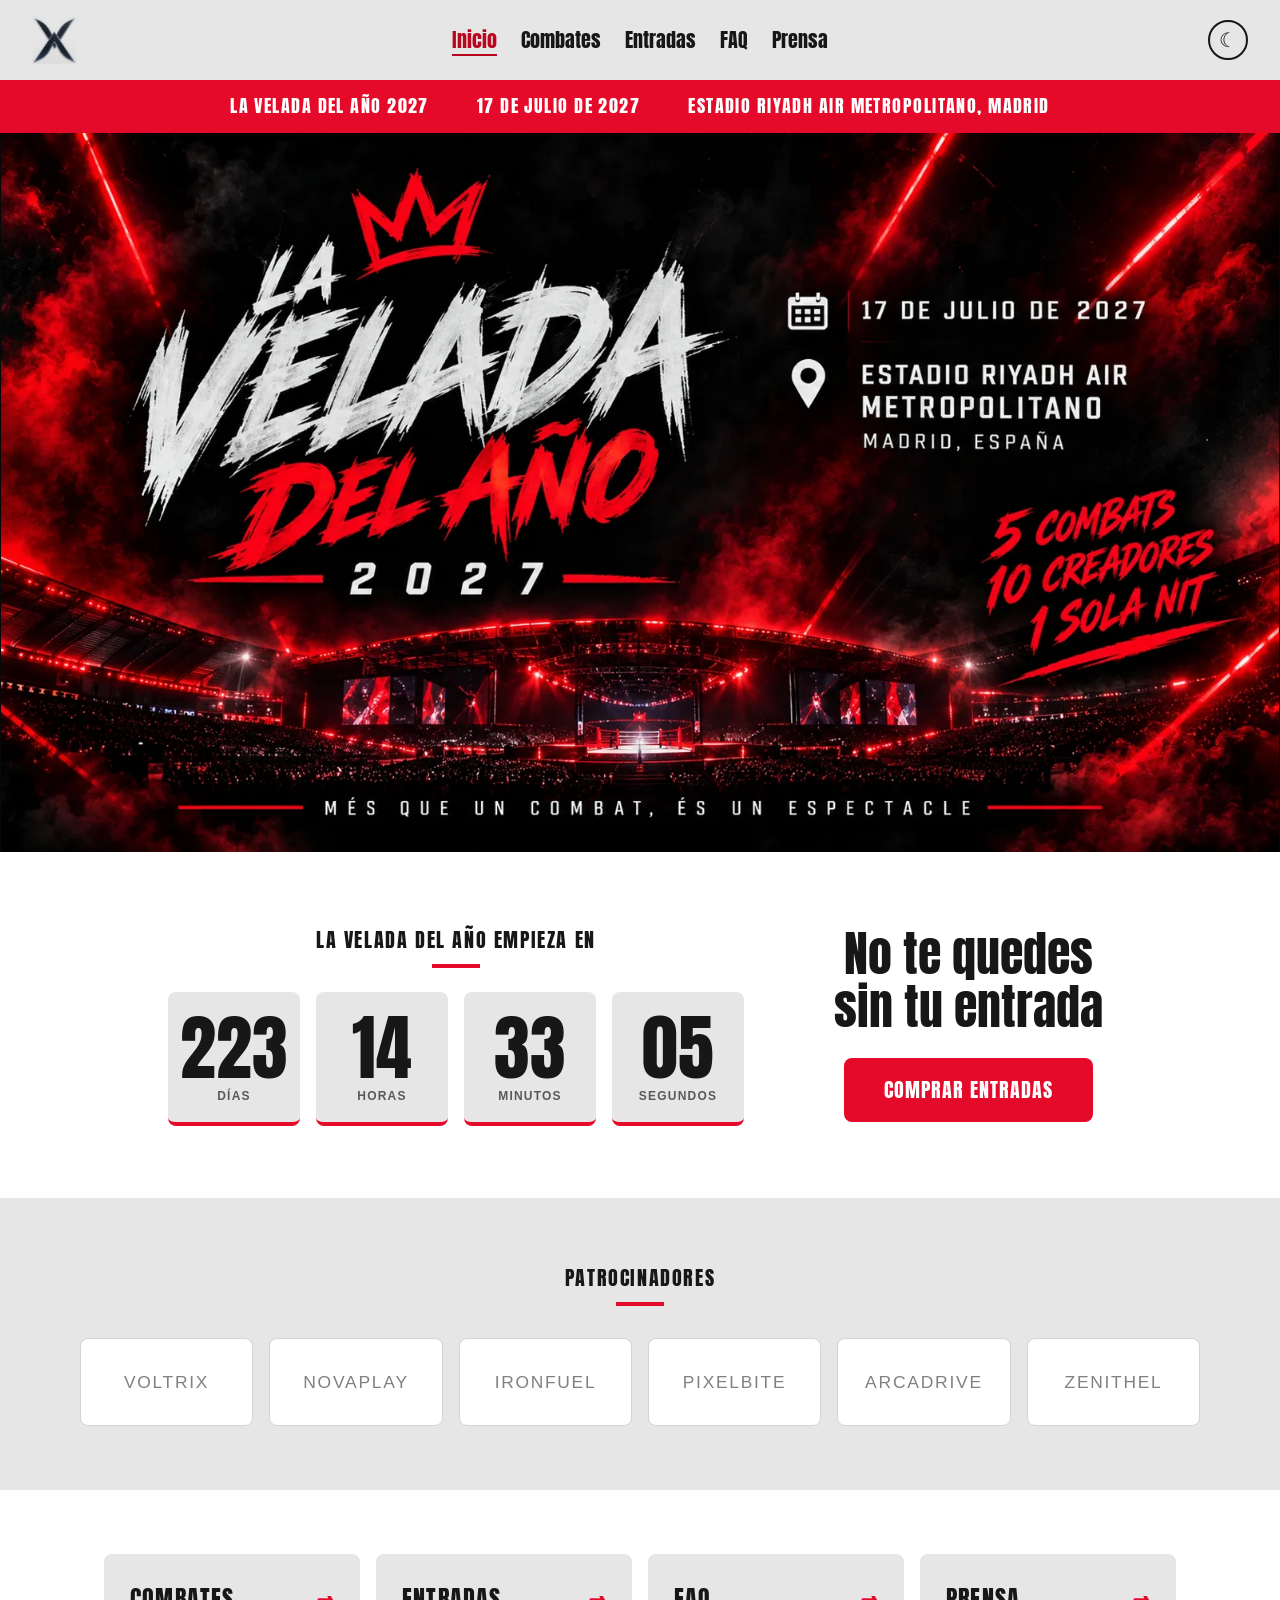
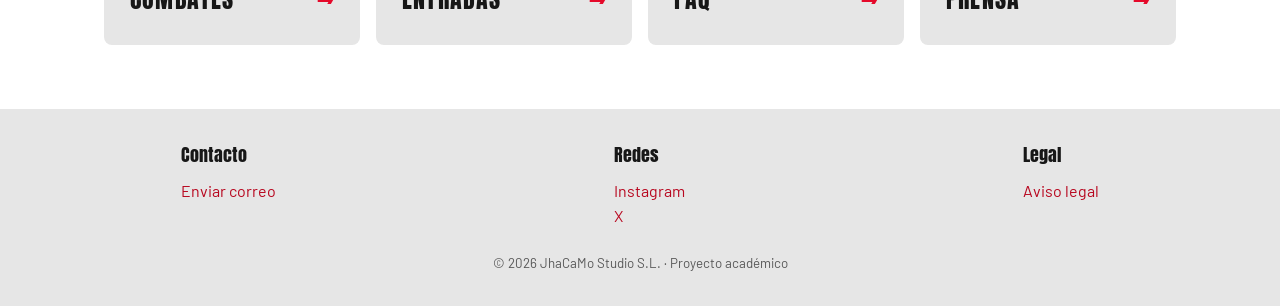
==== commit cd74ea2f: "G4-50: estilo del h1 y cartel de Inicio" ====
--- a/index.html
+++ b/index.html
@@ -28,12 +28,11 @@
     </header>
     <main>
         <div id="hero">
-            <div id="hero-data">
-                <h1>La Velada del Año 2027</h1>
-                <p>Edición 2027</p>
-                <p>17 de julio de 2027</p>
-                <p>Estadio Riyadh Air Metropolitano, Madrid</p>
-            </div>
+           <div id="hero-data">
+    <h1>La Velada del Año 2027</h1>
+    <p>17 de julio de 2027</p>
+    <p>Estadio Riyadh Air Metropolitano, Madrid</p>
+</div>
             <img id="hero-photo" src="assets/images/home/cartel.webp" alt="Cartel de La Velada del Año 2027: 17 de julio en el Estadio Riyadh Air Metropolitano de Madrid. 5 combates, 10 creadores, una sola noche">
         </div>
         <section id="countdown-section">
--- a/css/style.css
+++ b/css/style.css
@@ -994,3 +994,9 @@
     display: inline-block;
     margin: 0 1.25rem 1rem;
 }
+
+#hero-data h1 {
+    margin: 0;
+    font-size: inherit;
+    font-weight: inherit;
+}
